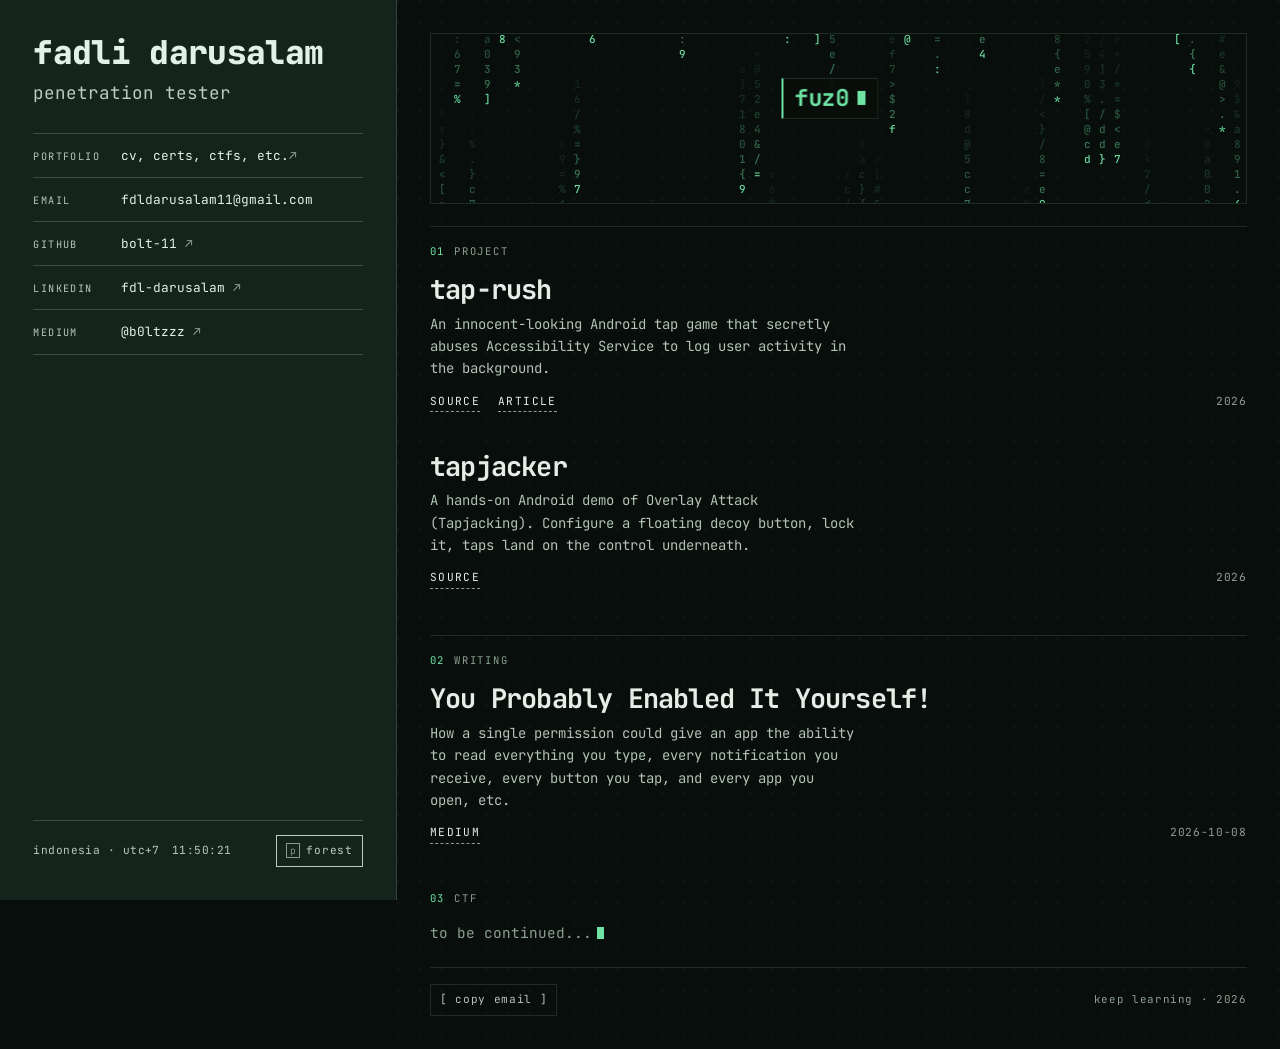
==== index.html @ 5151e515 "Portfolio: terminal-poster layout, eight palettes, canvas panel Single static page, no build step. I" ====
<!DOCTYPE html>
<html lang="en" data-palette="forest">
<head>
<meta charset="utf-8">
<meta name="viewport" content="width=device-width, initial-scale=1">
<title>Fadli Darusalam — Penetration Tester</title>
<meta name="description" content="Penetration tester. Applications and networks. Proof-of-concepts, one write-up, contact.">
<meta name="author" content="Fadli Darusalam">
<meta name="theme-color" content="#14231B">

<!-- Replace the absolute URLs below once the repo name is final -->
<link rel="canonical" href="https://bolt-11.github.io/portfolio/">
<meta property="og:type" content="website">
<meta property="og:title" content="Fadli Darusalam — Penetration Tester">
<meta property="og:description" content="Penetration tester. Applications and networks.">
<meta property="og:url" content="https://bolt-11.github.io/portfolio/">
<meta property="og:image" content="assets/og.png">
<meta name="twitter:card" content="summary_large_image">

<link rel="icon" type="image/png" sizes="32x32" href="assets/favicon-32.png">
<link rel="icon" type="image/png" sizes="16x16" href="assets/favicon-16.png">
<link rel="apple-touch-icon" sizes="180x180" href="assets/apple-touch-icon.png">
<link rel="icon" type="image/png" sizes="192x192" href="assets/icon-192.png">

<link rel="preconnect" href="https://fonts.googleapis.com">
<link rel="preconnect" href="https://fonts.gstatic.com" crossorigin>
<link href="https://fonts.googleapis.com/css2?family=JetBrains+Mono:wght@400;500;700;800&display=swap" rel="stylesheet">
<link rel="stylesheet" href="assets/style.css">

<script type="application/ld+json">
{
  "@context": "https://schema.org",
  "@type": "Person",
  "name": "Fadli Darusalam",
  "jobTitle": "Penetration Tester",
  "email": "mailto:fdldarusalam11@gmail.com",
  "url": "https://bolt-11.github.io/portfolio/",
  "sameAs": [
    "https://github.com/bolt-11",
    "https://www.linkedin.com/in/fdl-darusalam/",
    "https://medium.com/@b0ltzzz"
  ],
  "knowsAbout": ["Penetration testing", "Web application security", "Network security", "Mobile application security", "Android Pentesting", "iOS Pentesting"]
}
</script>
</head>
<body>

<a class="skip" href="#work">skip to work</a>

<div class="stage">

  <aside class="plate">
    <div class="plate__head">
      <h1 class="mark"><a href="https://s.id/ofG0F" target="_blank" rel="noopener">fadli&nbsp;darusalam</a></h1>
      <p class="role">penetration tester<br></p>
    </div>

    <nav class="plate__links" aria-label="Contact">
      <a class="plate__link" href="https://s.id/ofG0F" target="_blank" rel="noopener">
        <span class="k">portfolio</span>
        <span class="v">cv, certs, ctfs, etc.<i>↗</i></span>
      </a>
      <a class="plate__link" href="mailto:fdldarusalam11@gmail.com">
        <span class="k">email</span>
        <span class="v">fdldarusalam11@gmail.com</span>
      </a>
      <a class="plate__link" href="https://github.com/bolt-11" target="_blank" rel="noopener">
        <span class="k">github</span>
        <span class="v">bolt-11 <i>↗</i></span>
      </a>
      <a class="plate__link" href="https://www.linkedin.com/in/fdl-darusalam/" target="_blank" rel="noopener">
        <span class="k">linkedin</span>
        <span class="v">fdl-darusalam <i>↗</i></span>
      </a>
      <a class="plate__link" href="https://medium.com/@b0ltzzz" target="_blank" rel="noopener">
        <span class="k">medium</span>
        <span class="v">@b0ltzzz <i>↗</i></span>
      </a>
    </nav>

    <div class="plate__foot">
      <span class="where">indonesia · utc+7 <span class="clock" id="clock">--:--:--</span></span>
      <button class="palette" id="palBtn" type="button" aria-label="Switch colour palette">
        <kbd>p</kbd><span id="palLabel">clay</span>
      </button>
    </div>
  </aside>

  <main class="deck">

    <section class="signal">
      <canvas id="rain" aria-hidden="true"></canvas>
      <p class="tag" id="tag" aria-label="handle b0ltzzz, also bolt11">
        <span class="tag__handle" id="handle" aria-hidden="true">b0ltzzz</span>
        <span class="tag__caret" aria-hidden="true"></span>
      </p>
    </section>

    <section class="block" id="work">
      <h2 class="label"><i>01</i> project</h2>

      <article class="item">
        <h3><a href="https://github.com/bolt-11/tap-rush" target="_blank" rel="noopener">tap-rush</a></h3>
        <p class="item__line">An innocent-looking Android tap game that secretly abuses Accessibility Service to log user activity in the background.</p>
        <p class="item__meta">
          <a href="https://github.com/bolt-11/tap-rush" target="_blank" rel="noopener">source</a>
          <a href="https://medium.com/@b0ltzzz/you-probably-enabled-it-yourself-ss-cfe51107bba9" target="_blank" rel="noopener">article</a>
          <span class="item__year">2026</span>
        </p>
      </article>
      <br>

      <article class="item">
        <h3><a href="https://github.com/bolt-11/tapjacker" target="_blank" rel="noopener">tapjacker</a></h3>
        <p class="item__line">A hands-on Android demo of Overlay Attack (Tapjacking). Configure a floating decoy button, lock it, taps land on the control underneath.</p>
        <p class="item__meta">
          <a href="https://github.com/bolt-11/tapjacker" target="_blank" rel="noopener">source</a>
          <span class="item__year">2026</span>
        </p>
      </article>
      <br>
    </section>

    <section class="block" id="writing">
      <h2 class="label"><i>02</i> writing</h2>

      <article class="item">
        <h3><a href="https://medium.com/@b0ltzzz/you-probably-enabled-it-yourself-ss-cfe51107bba9" target="_blank" rel="noopener">You Probably Enabled It Yourself!</a></h3>
        <p class="item__line">How a single permission could give an app the ability to read everything you type, every notification you receive, every button you tap, and every app you open, etc.</p>
        <p class="item__meta">
          <a href="https://medium.com/@b0ltzzz/you-probably-enabled-it-yourself-ss-cfe51107bba9" target="_blank" rel="noopener">medium</a>
          <span class="item__year">2026-10-08</span>
        </p>
      </article>
      <br>
    </section>

    <section class="block block--last" id="ctf">
      <h2 class="label"><i>03</i> ctf</h2>
      <p class="empty">to be continued...<span class="caret" aria-hidden="true"></span></p>
    </section>

    <footer class="deck__foot">
      <button class="copy" id="copyMail" type="button" data-mail="fdldarusalam11@gmail.com">[ copy email ]</button>
      <span class="deck__note">keep learning · <span id="year">2026</span></span>
    </footer>

  </main>
</div>

<script src="assets/main.js" defer></script>
</body>
</html>
---- assets/style.css ----
/* =========================================================
   Fadli Darusalam — portfolio v2.3
   Poster split: identity plate on the left, statement + work on
   the right. Eight palettes, switchable with the `p` key.
   ========================================================= */

/* --- palette 1: clay (default) ---------------------------- */
:root {
  --plate-bg:   #d9906f;
  --plate-ink:  #1a100d;
  --plate-line: rgba(26, 16, 13, .22);

  --bg:         #181312;
  --ink:        #f0e6dd;
  --ink-2:      #c6b6a9;
  --dim:        #a89a8e;
  --rule:       #332b27;
  --accent:     #f0b08f;
  --dots:       rgba(255, 255, 255, .05);
  --split:      transparent;

  --mono: "JetBrains Mono", ui-monospace, "SFMono-Regular", Menlo, Consolas, monospace;

  --pad: clamp(20px, 2.6vw, 40px);
  --gap: clamp(16px, 2.4vh, 26px);
}

/* --- palette 2: sage -------------------------------------- */
[data-palette="sage"] {
  --plate-bg:   #bcc9ac;
  --plate-ink:  #1b211a;
  --plate-line: rgba(27, 33, 26, .22);

  --bg:         #151a14;
  --ink:        #e8ecde;
  --ink-2:      #bec6b2;
  --dim:        #a3ac98;
  --rule:       #2e3429;
  --accent:     #d2dfbe;
  --dots:       rgba(255, 255, 255, .045);
}

/* --- palette 3: dusk -------------------------------------- */
[data-palette="dusk"] {
  --plate-bg:   #aabfce;
  --plate-ink:  #121b23;
  --plate-line: rgba(18, 27, 35, .22);

  --bg:         #121820;
  --ink:        #e6ecf1;
  --ink-2:      #b8c3cc;
  --dim:        #9aa7b2;
  --rule:       #2a333c;
  --accent:     #c3d6e4;
  --dots:       rgba(255, 255, 255, .045);
}

/* --- palette 4: cream ------------------------------------- */
[data-palette="cream"] {
  --plate-bg:   #eadfcb;
  --plate-ink:  #2a2118;
  --plate-line: rgba(42, 33, 24, .2);

  --bg:         #f7f3eb;
  --ink:        #2a251f;
  --ink-2:      #4a4238;
  --dim:        #6e6557;
  --rule:       #dcd3c4;
  --accent:     #7f5133;
  --dots:       rgba(0, 0, 0, .07);
}

/* --- palette 5: ember (all dark) -------------------------- */
[data-palette="ember"] {
  --plate-bg:   #6e2a12;
  --plate-ink:  #ffe9dc;
  --plate-line: rgba(255, 233, 220, .2);
  --split:      rgba(255, 233, 220, .16);

  --bg:         #120d0b;
  --ink:        #f3e6de;
  --ink-2:      #c9b6ab;
  --dim:        #9a887d;
  --rule:       #2e2521;
  --accent:     #ff9e6b;
  --dots:       rgba(255, 255, 255, .045);
}

/* --- palette 6: night (all dark) -------------------------- */
[data-palette="night"] {
  --plate-bg:   #18222e;
  --plate-ink:  #e3ecf5;
  --plate-line: rgba(227, 236, 245, .2);
  --split:      rgba(227, 236, 245, .16);

  --bg:         #0a0e13;
  --ink:        #e6edf4;
  --ink-2:      #b4c1cd;
  --dim:        #8a97a4;
  --rule:       #232c36;
  --accent:     #7fb4ff;
  --dots:       rgba(255, 255, 255, .045);
}

/* --- palette 7: forest (all dark) ------------------------- */
[data-palette="forest"] {
  --plate-bg:   #14231b;
  --plate-ink:  #e2f0e6;
  --plate-line: rgba(226, 240, 230, .2);
  --split:      rgba(226, 240, 230, .16);

  --bg:         #080e0b;
  --ink:        #e4eee7;
  --ink-2:      #b2c4b7;
  --dim:        #8aa091;
  --rule:       #1f2c24;
  --accent:     #6fe3a4;
  --dots:       rgba(255, 255, 255, .045);
}

/* --- palette 8: plum (all dark) --------------------------- */
[data-palette="plum"] {
  --plate-bg:   #2a1726;
  --plate-ink:  #f2e4f0;
  --plate-line: rgba(242, 228, 240, .2);
  --split:      rgba(242, 228, 240, .16);

  --bg:         #110b10;
  --ink:        #f0e6ee;
  --ink-2:      #c6b3c3;
  --dim:        #9c8a99;
  --rule:       #2c212b;
  --accent:     #e39bf7;
  --dots:       rgba(255, 255, 255, .045);
}

*, *::before, *::after { box-sizing: border-box; }

html { -webkit-text-size-adjust: 100%; }

body {
  margin: 0;
  background: var(--bg);
  color: var(--ink);
  font-family: var(--mono);
  font-size: 15px;
  line-height: 1.65;
  font-variant-ligatures: none;
  overflow-wrap: break-word;
  transition: background-color .25s linear, color .25s linear;
}

::selection { background: var(--accent); color: var(--bg); }

a { color: inherit; text-decoration: none; }
:focus-visible { outline: 2px solid var(--accent); outline-offset: 3px; }

kbd {
  display: inline-block;
  padding: 0 .3em;
  border: 1px solid currentColor;
  font: inherit;
  font-size: .86em;
  line-height: 1.4;
  opacity: .7;
}

.skip {
  position: fixed;
  top: -80px;
  left: 12px;
  z-index: 60;
  padding: 6px 12px;
  background: var(--accent);
  color: var(--bg);
  font-size: .78rem;
}
.skip:focus { top: 8px; }

/* =========================================================
   Stage
   ========================================================= */

.stage {
  display: grid;
  grid-template-columns: minmax(290px, 31%) minmax(0, 1fr);
  min-height: 100svh;
}

/* =========================================================
   Plate
   ========================================================= */

.plate {
  position: sticky;
  top: 0;
  align-self: start;
  height: 100svh;
  display: flex;
  flex-direction: column;
  gap: clamp(20px, 3vh, 34px);
  padding: var(--pad);
  background: var(--plate-bg);
  color: var(--plate-ink);
  border-right: 1px solid var(--split);
  transition: background-color .25s linear, color .25s linear, border-color .25s linear;
}

.mark {
  margin: 0;
  font-size: clamp(2.05rem, 1.5vw, 1.25rem);
  font-weight: 800;
  letter-spacing: -.02em;
  line-height: 1.2;
}

.mark a {
  color: inherit;
  text-decoration: none;
  border-bottom: 1px solid transparent;
  transition: border-color .16s linear, opacity .16s linear;
}
.mark a:hover {
  border-bottom-color: currentColor;
  opacity: .85;
}

/* focus ring has to read against the amber plate, not the dark deck */
.plate :focus-visible { outline-color: var(--plate-ink); }

.role {
  margin: 7px 0 0;
  font-size: 1.1rem;
  line-height: 1.5;
  opacity: .82;
}

.plate__links {
  display: grid;
  border-top: 1px solid var(--plate-line);
}

.plate__link {
  display: grid;
  grid-template-columns: 80px minmax(0, 1fr);
  align-items: baseline;
  gap: 8px;
  padding: 11px 10px 11px 0;
  border-bottom: 1px solid var(--plate-line);
  font-size: .8rem;
  transition: background-color .16s linear, padding-left .16s linear, color .16s linear;
}
.plate__link .k {
  font-size: .64rem;
  letter-spacing: .14em;
  text-transform: uppercase;
  opacity: .8;
}
.plate__link .v { min-width: 0; }
.plate__link i { font-style: normal; opacity: .55; }

.plate__link:hover {
  background: var(--plate-ink);
  color: var(--plate-bg);
  padding-left: 10px;
}

.plate__foot {
  margin-top: auto;
  display: flex;
  align-items: center;
  justify-content: space-between;
  gap: 12px;
  padding-top: 14px;
  border-top: 1px solid var(--plate-line);
  font-size: .7rem;
  letter-spacing: .04em;
}

.where { opacity: .8; }
.clock { font-variant-numeric: tabular-nums; margin-left: .4em; }

.palette,
.copy {
  display: inline-flex;
  align-items: center;
  gap: 6px;
  min-height: 32px;
  padding: 2px 9px;
  border: 1px solid currentColor;
  border-radius: 0;
  background: transparent;
  color: inherit;
  font: inherit;
  font-size: .7rem;
  letter-spacing: .06em;
  cursor: pointer;
  opacity: .82;
  transition: opacity .16s linear, background-color .16s linear, color .16s linear, border-color .16s linear;
}
.palette:hover {
  opacity: 1;
  background: var(--plate-ink);
  color: var(--plate-bg);
}

/* =========================================================
   Deck
   ========================================================= */

.deck {
  position: relative;
  display: flex;
  flex-direction: column;
  gap: var(--gap);
  padding: var(--pad);
  background-image: radial-gradient(circle at 1px 1px, var(--dots) 1px, transparent 0);
  background-size: 22px 22px;
}

/* --- hex feed ----------------------------------------------
   A panel at the top of the deck: a byte grid that keeps
   changing, with a scan band sweeping across it. */

.signal {
  position: relative;
  height: clamp(128px, 19vh, 176px);
  border: 1px solid var(--rule);
  overflow: hidden;
  z-index: 1;
}

.signal canvas {
  display: block;
  width: 100%;
  height: 100%;
}

/* handle plate inside the panel */
.tag {
  position: absolute;
  left: 0;
  top: 0;
  display: inline-flex;
  align-items: center;
  gap: 9px;
  margin: 0;
  padding: 6px 12px 7px 11px;
  background: color-mix(in srgb, var(--bg) 88%, transparent);
  border: 1px solid var(--rule);
  border-left: 2px solid var(--accent);
  -webkit-backdrop-filter: blur(2px);
  backdrop-filter: blur(2px);
  transform: translate3d(0, 0, 0);
  will-change: transform;
}

.tag__handle {
  font-size: 1.45rem;
  font-weight: 700;
  letter-spacing: -.02em;
  line-height: 1.1;
  color: var(--accent);
  font-variant-numeric: tabular-nums;
  white-space: nowrap;
}

.tag__caret {
  width: .5em;
  height: .95em;
  background: var(--accent);
  animation: blink 1.15s steps(1, end) infinite;
}

.tag__handle[data-size="m"] { font-size: 1.15rem; }
.tag__handle[data-size="s"] { font-size: .92rem; letter-spacing: -.01em; }

.facts {
  display: flex;
  flex-wrap: wrap;
  margin: 0;
  font-size: .66rem;
  letter-spacing: .14em;
  text-transform: uppercase;
  color: var(--dim);
}
.facts span { padding-right: 12px; margin-right: 12px; border-right: 1px solid var(--rule); }
.facts span:last-child { border-right: 0; margin-right: 0; padding-right: 0; }

/* --- content blocks --------------------------------------- */

.block {
  border-top: 1px solid var(--rule);
  padding-top: 16px;
}
.block--last { border-top: 0; padding-top: 0; }

.label {
  display: flex;
  align-items: baseline;
  gap: 10px;
  margin: 0;
  font-size: .66rem;
  font-weight: 400;
  letter-spacing: .18em;
  text-transform: uppercase;
  color: var(--dim);
}
.label i {
  font-style: normal;
  color: var(--accent);
  letter-spacing: .08em;
}

.item { margin-top: 15px; }

.item h3 {
  margin: 0;
  font-size: clamp(1.25rem, 2.1vw, 1.7rem);
  font-weight: 700;
  line-height: 1.1;
  letter-spacing: -.03em;
}
.item h3 a {
  border-bottom: 2px solid transparent;
  transition: color .16s linear, border-color .16s linear;
}
.item h3 a:hover { color: var(--accent); border-bottom-color: var(--accent); }

.item__line {
  max-width: 54ch;
  margin: 8px 0 0;
  color: var(--ink-2);
  font-size: .87rem;
  line-height: 1.6;
  text-wrap: pretty;
}

.item__meta {
  display: flex;
  align-items: baseline;
  flex-wrap: wrap;
  gap: 4px 18px;
  margin: 12px 0 0;
  font-size: .7rem;
  letter-spacing: .12em;
  text-transform: uppercase;
}
.item__meta a {
  color: var(--ink);
  border-bottom: 1px dashed var(--dim);
  padding-bottom: 1px;
  transition: color .16s linear, border-color .16s linear;
}
.item__meta a:hover { color: var(--accent); border-bottom-color: var(--accent); }

.item__year {
  margin-left: auto;
  color: var(--dim);
  font-variant-numeric: tabular-nums;
  letter-spacing: .06em;
}

.empty {
  margin: 14px 0 0;
  color: var(--dim);
  font-size: .9rem;
}

.caret {
  display: inline-block;
  width: .5em;
  height: .85em;
  margin-left: .35em;
  background: var(--accent);
  vertical-align: -1px;
  animation: blink 1.1s steps(1, end) infinite;
}
@keyframes blink { 0%, 49% { opacity: 1; } 50%, 100% { opacity: 0; } }

/* --- deck footer ------------------------------------------- */

.deck__foot {
  margin-top: auto;
  display: flex;
  align-items: center;
  justify-content: space-between;
  flex-wrap: wrap;
  gap: 10px 18px;
  padding-top: 16px;
  border-top: 1px solid var(--rule);
  color: var(--dim);
  font-size: .68rem;
  letter-spacing: .06em;
}

.copy {
  color: var(--ink-2);
  border-color: var(--rule);
  opacity: 1;
}
.copy:hover, .copy.is-done { color: var(--accent); border-color: var(--accent); }

/* =========================================================
   Responsive
   ========================================================= */

@media (max-width: 900px) {
  .stage { grid-template-columns: 1fr; }

  .plate {
    position: static;
    height: auto;
    gap: 22px;
    border-right: 0;
    border-bottom: 1px solid var(--split);
  }

  .plate__links { grid-template-columns: 1fr 1fr; }
  .plate__link {
    grid-template-columns: 1fr;
    gap: 1px;
    padding: 10px 0;
  }
  .plate__link:hover { padding-left: 8px; }
  .plate__foot { margin-top: 4px; }

  .field { display: none; }
  .signal { height: clamp(112px, 16vh, 148px); }
}

@media (max-width: 560px) {
  :root { --pad: 18px; }
  body { font-size: 14.5px; }
  .plate__links { grid-template-columns: 1fr; }
  .tag { padding: 5px 9px 6px; gap: 8px; }
  .tag__handle { font-size: 1.15rem; }
  .tag__handle[data-size="m"] { font-size: .95rem; }
  .tag__handle[data-size="s"] { font-size: .78rem; }
  .item__meta { gap: 4px 14px; }
  .item__meta a, .copy, .palette { min-height: 44px; display: inline-flex; align-items: center; }
  .item h3 a { display: inline-flex; align-items: center; min-height: 44px; }
  .deck__foot { flex-direction: column; align-items: flex-start; }
  .facts { font-size: .62rem; letter-spacing: .1em; }
}

@media (prefers-reduced-motion: reduce) {
  .caret { animation: none; }
  .field .spin { animation: none; }
  *, *::before, *::after { transition-duration: .01ms !important; }
}

@media print {
  .stage { display: block; }
  .plate { height: auto; background: none; color: #000; }
  .deck { background: none; }
  .palette, .copy, .skip { display: none; }
  body { background: #fff; color: #000; }
}
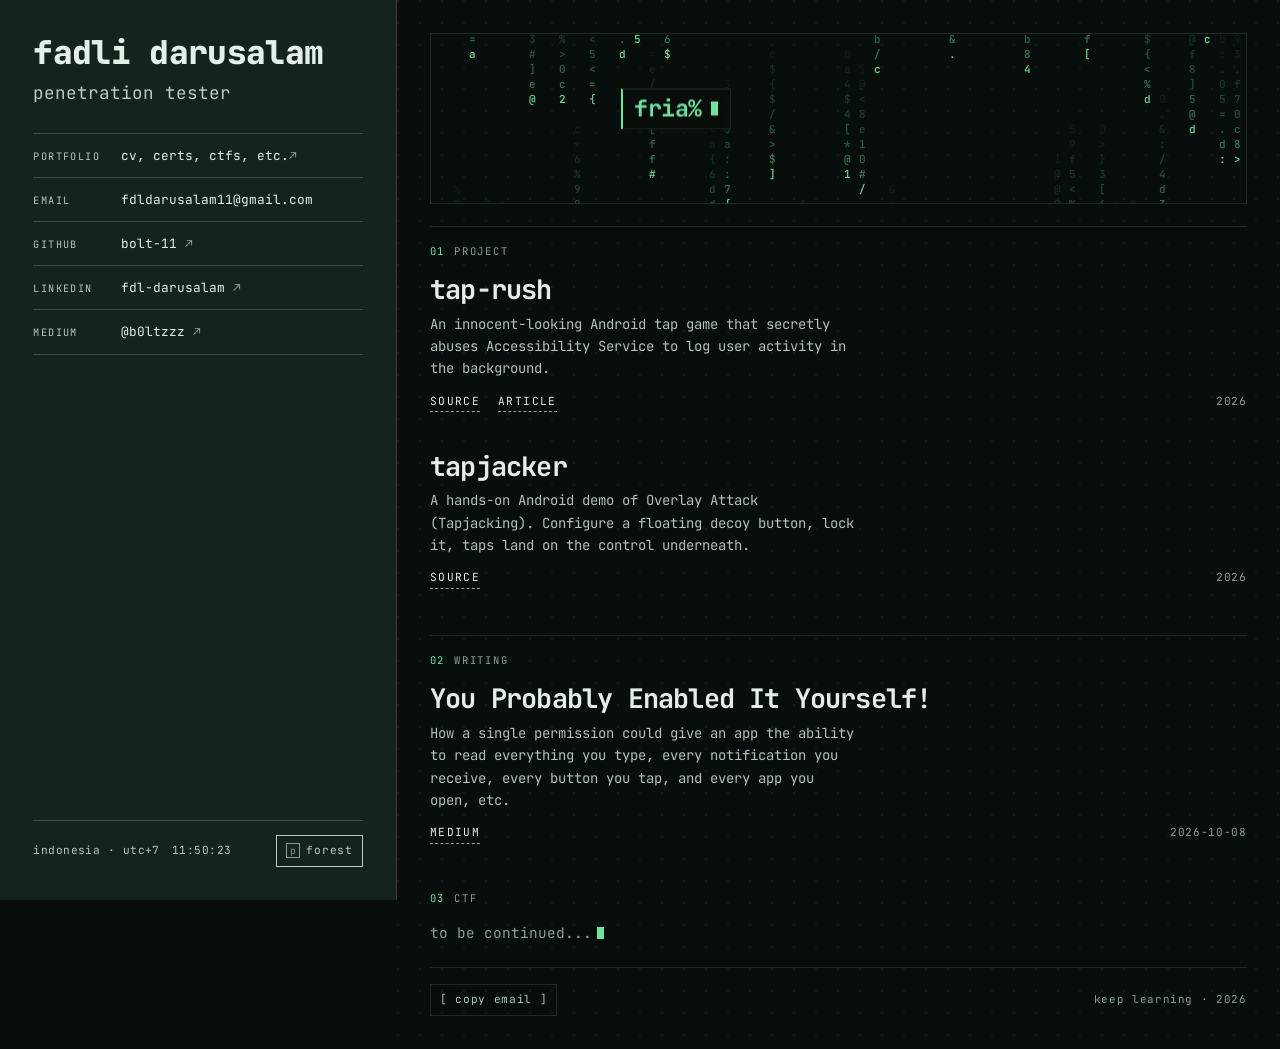
==== commit 055d034d: "Point og:image at the absolute Pages URL" ====
--- a/index.html
+++ b/index.html
@@ -8,13 +8,13 @@
 <meta name="author" content="Fadli Darusalam">
 <meta name="theme-color" content="#14231B">
 
-<!-- Replace the absolute URLs below once the repo name is final -->
+<!-- absolute URLs point at the live Pages site -->
 <link rel="canonical" href="https://bolt-11.github.io/portfolio/">
 <meta property="og:type" content="website">
 <meta property="og:title" content="Fadli Darusalam — Penetration Tester">
 <meta property="og:description" content="Penetration tester. Applications and networks.">
 <meta property="og:url" content="https://bolt-11.github.io/portfolio/">
-<meta property="og:image" content="assets/og.png">
+<meta property="og:image" content="https://bolt-11.github.io/portfolio/assets/og.png">
 <meta name="twitter:card" content="summary_large_image">
 
 <link rel="icon" type="image/png" sizes="32x32" href="assets/favicon-32.png">
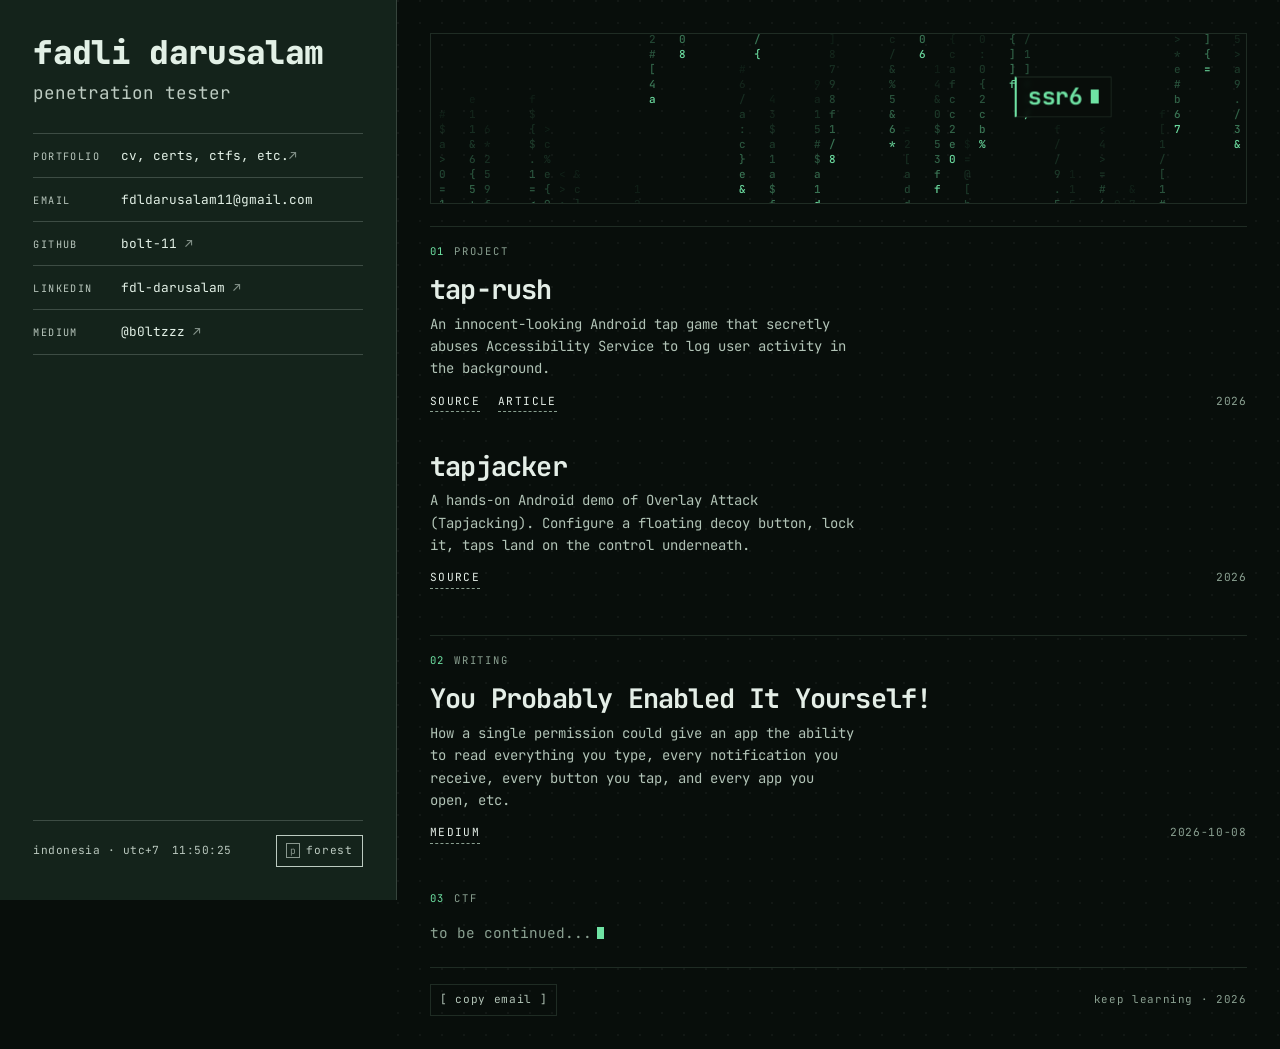
==== commit 482471a0: "Serve from the domain root: bolt-11.github.io user site" ====
--- a/index.html
+++ b/index.html
@@ -9,12 +9,12 @@
 <meta name="theme-color" content="#14231B">
 
 <!-- absolute URLs point at the live Pages site -->
-<link rel="canonical" href="https://bolt-11.github.io/portfolio/">
+<link rel="canonical" href="https://bolt-11.github.io/">
 <meta property="og:type" content="website">
 <meta property="og:title" content="Fadli Darusalam — Penetration Tester">
 <meta property="og:description" content="Penetration tester. Applications and networks.">
-<meta property="og:url" content="https://bolt-11.github.io/portfolio/">
-<meta property="og:image" content="https://bolt-11.github.io/portfolio/assets/og.png">
+<meta property="og:url" content="https://bolt-11.github.io/">
+<meta property="og:image" content="https://bolt-11.github.io/assets/og.png">
 <meta name="twitter:card" content="summary_large_image">
 
 <link rel="icon" type="image/png" sizes="32x32" href="assets/favicon-32.png">
@@ -34,7 +34,7 @@
   "name": "Fadli Darusalam",
   "jobTitle": "Penetration Tester",
   "email": "mailto:fdldarusalam11@gmail.com",
-  "url": "https://bolt-11.github.io/portfolio/",
+  "url": "https://bolt-11.github.io/",
   "sameAs": [
     "https://github.com/bolt-11",
     "https://www.linkedin.com/in/fdl-darusalam/",
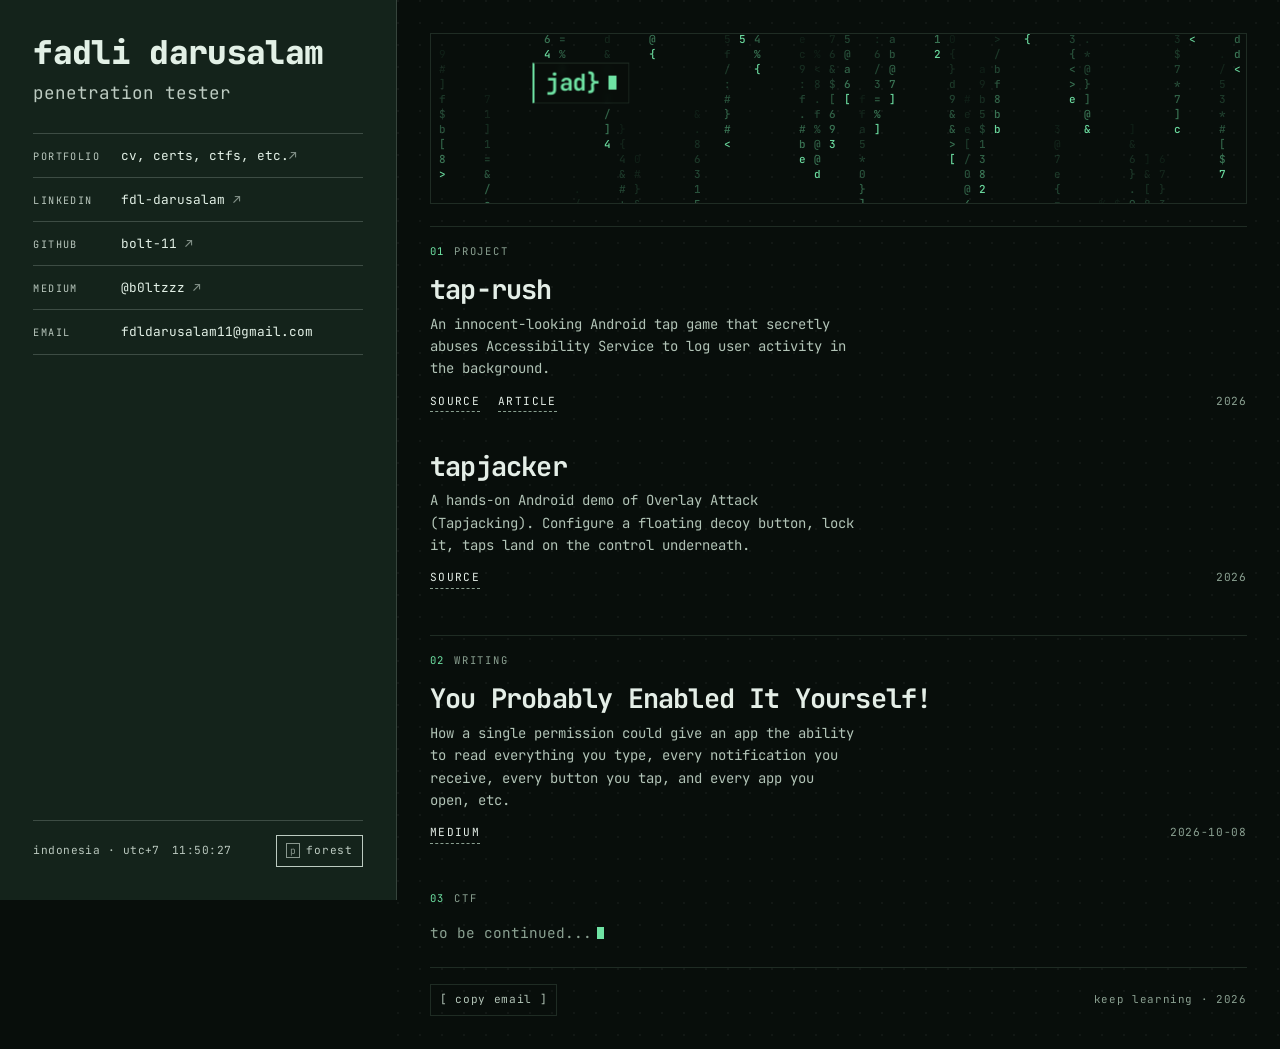
==== commit cea4e119: "Reorder plate links: portfolio, linkedin, github, medium, email" ====
--- a/index.html
+++ b/index.html
@@ -61,21 +61,21 @@
         <span class="k">portfolio</span>
         <span class="v">cv, certs, ctfs, etc.<i>↗</i></span>
       </a>
-      <a class="plate__link" href="mailto:fdldarusalam11@gmail.com">
-        <span class="k">email</span>
-        <span class="v">fdldarusalam11@gmail.com</span>
+      <a class="plate__link" href="https://www.linkedin.com/in/fdl-darusalam/" target="_blank" rel="noopener">
+        <span class="k">linkedin</span>
+        <span class="v">fdl-darusalam <i>↗</i></span>
       </a>
       <a class="plate__link" href="https://github.com/bolt-11" target="_blank" rel="noopener">
         <span class="k">github</span>
         <span class="v">bolt-11 <i>↗</i></span>
       </a>
-      <a class="plate__link" href="https://www.linkedin.com/in/fdl-darusalam/" target="_blank" rel="noopener">
-        <span class="k">linkedin</span>
-        <span class="v">fdl-darusalam <i>↗</i></span>
-      </a>
       <a class="plate__link" href="https://medium.com/@b0ltzzz" target="_blank" rel="noopener">
         <span class="k">medium</span>
         <span class="v">@b0ltzzz <i>↗</i></span>
+      </a>
+      <a class="plate__link" href="mailto:fdldarusalam11@gmail.com">
+        <span class="k">email</span>
+        <span class="v">fdldarusalam11@gmail.com</span>
       </a>
     </nav>
 
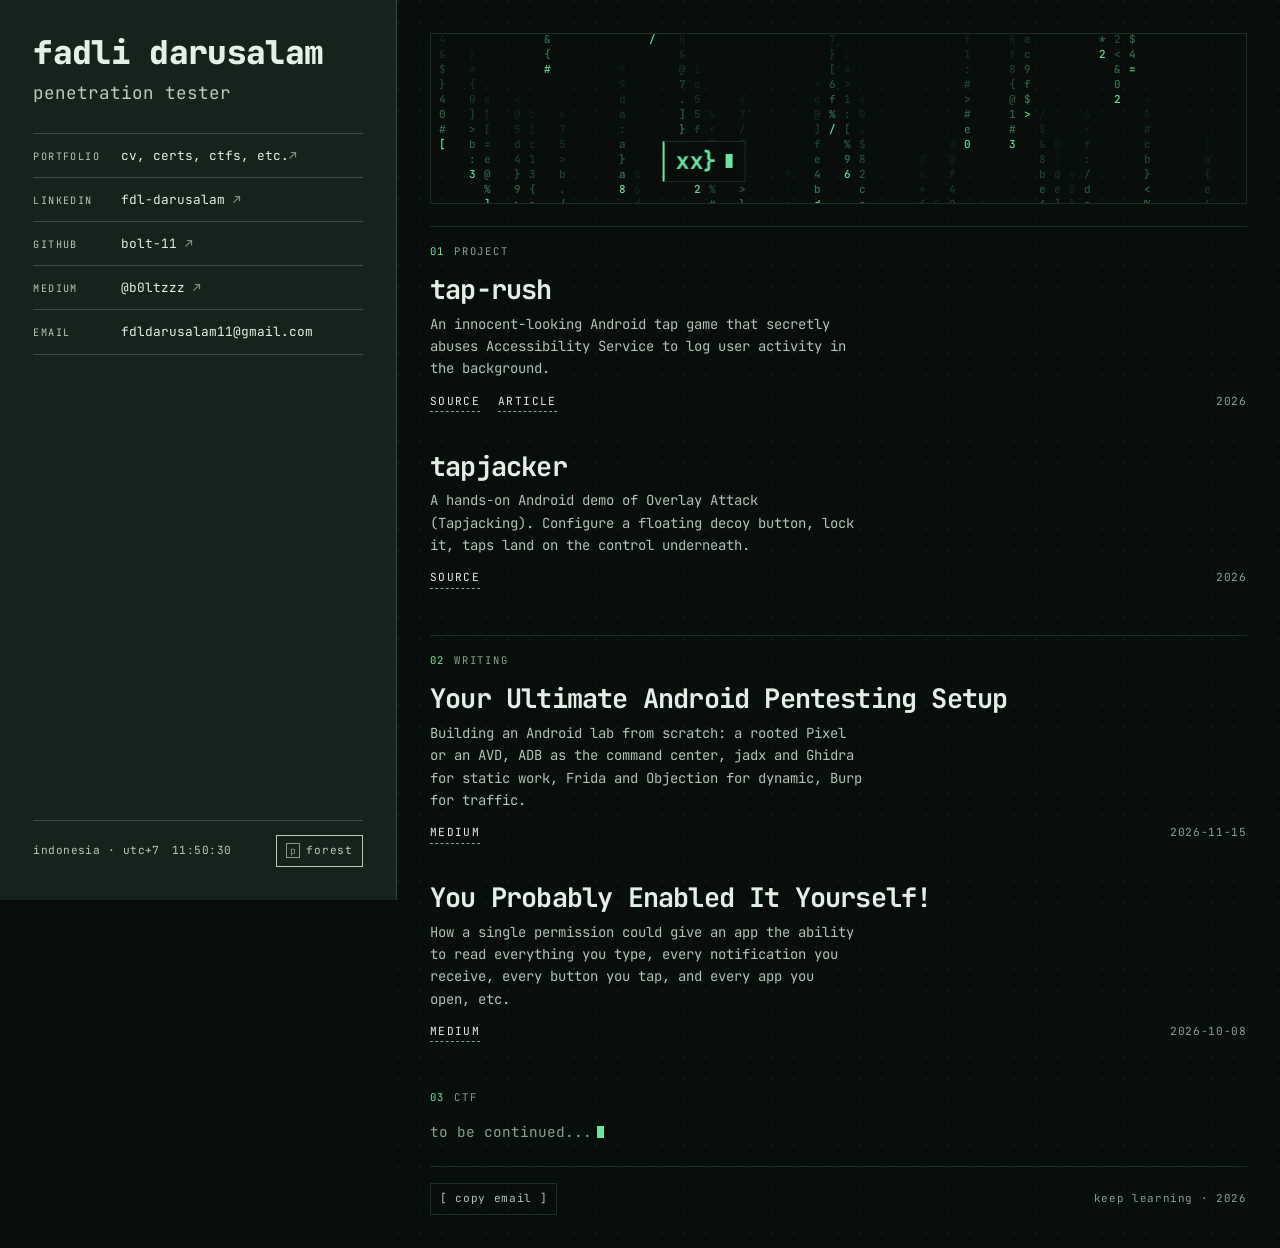
==== commit abdaa008: "writing: add Android pentesting setup guide" ====
--- a/index.html
+++ b/index.html
@@ -126,6 +126,16 @@
       <h2 class="label"><i>02</i> writing</h2>
 
       <article class="item">
+        <h3><a href="https://medium.com/@b0ltzzz/your-ultimate-android-pentesting-setup-everything-you-need-to-get-started-20dcaace8278" target="_blank" rel="noopener">Your Ultimate Android Pentesting Setup</a></h3>
+        <p class="item__line">Building an Android lab from scratch: a rooted Pixel or an AVD, ADB as the command center, jadx and Ghidra for static work, Frida and Objection for dynamic, Burp for traffic.</p>
+        <p class="item__meta">
+          <a href="https://medium.com/@b0ltzzz/your-ultimate-android-pentesting-setup-everything-you-need-to-get-started-20dcaace8278" target="_blank" rel="noopener">medium</a>
+          <span class="item__year">2026-11-15</span>
+        </p>
+      </article>
+      <br>
+
+      <article class="item">
         <h3><a href="https://medium.com/@b0ltzzz/you-probably-enabled-it-yourself-ss-cfe51107bba9" target="_blank" rel="noopener">You Probably Enabled It Yourself!</a></h3>
         <p class="item__line">How a single permission could give an app the ability to read everything you type, every notification you receive, every button you tap, and every app you open, etc.</p>
         <p class="item__meta">
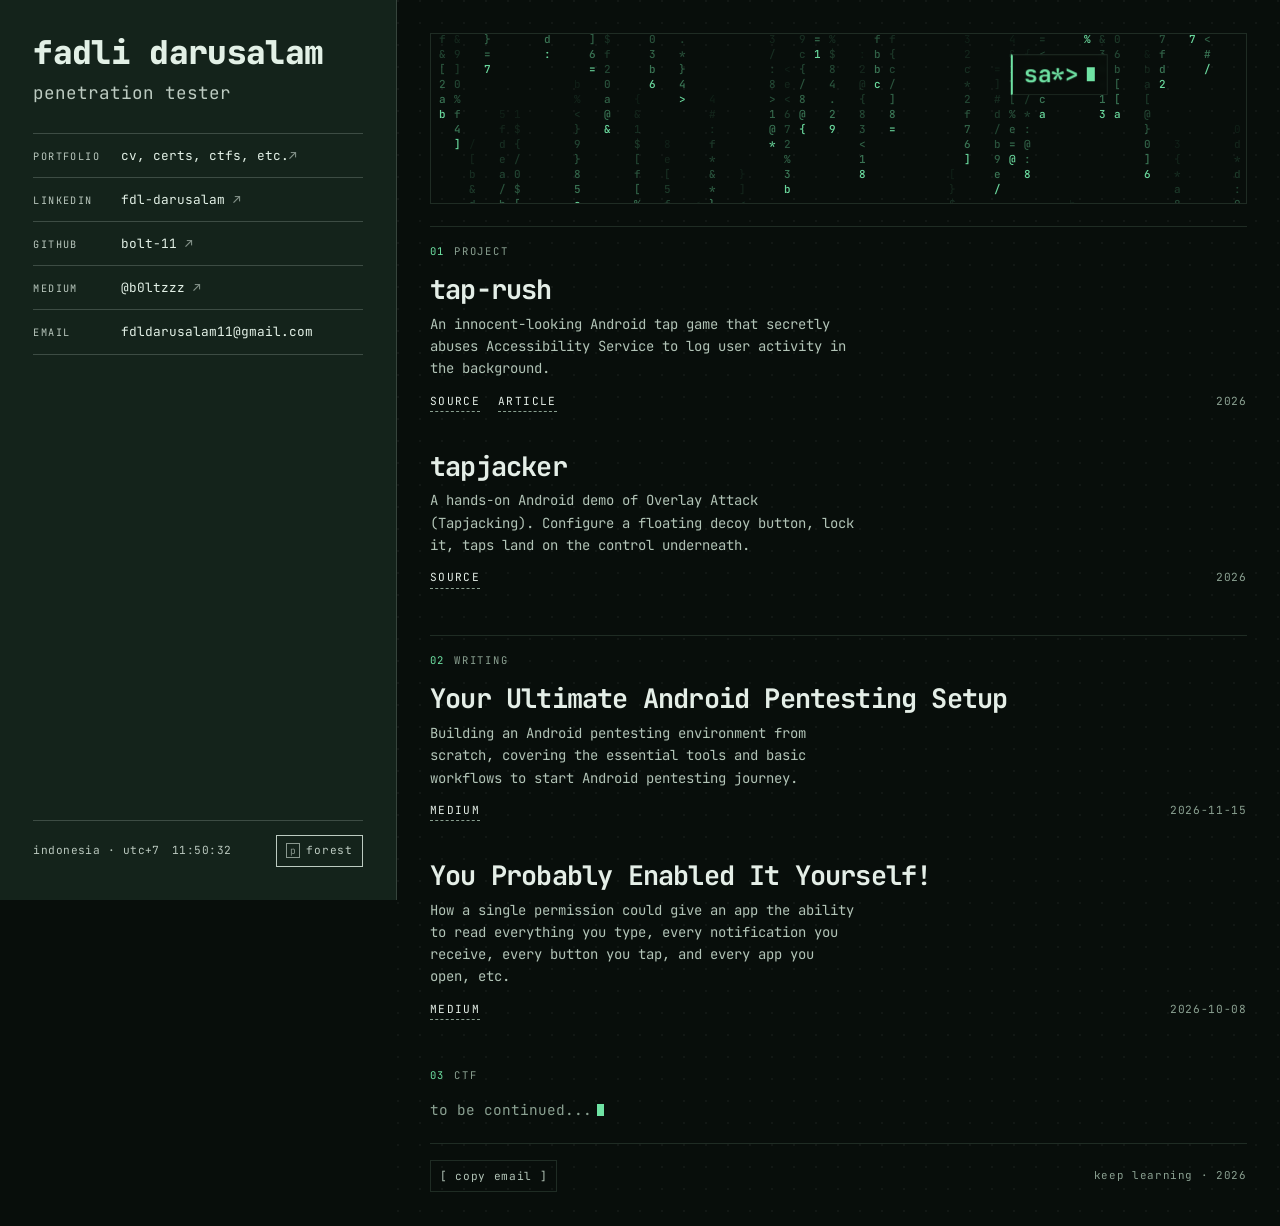
==== commit 1dba337b: "Update index.html" ====
--- a/index.html
+++ b/index.html
@@ -127,7 +127,7 @@
 
       <article class="item">
         <h3><a href="https://medium.com/@b0ltzzz/your-ultimate-android-pentesting-setup-everything-you-need-to-get-started-20dcaace8278" target="_blank" rel="noopener">Your Ultimate Android Pentesting Setup</a></h3>
-        <p class="item__line">Building an Android lab from scratch: a rooted Pixel or an AVD, ADB as the command center, jadx and Ghidra for static work, Frida and Objection for dynamic, Burp for traffic.</p>
+        <p class="item__line">Building an Android pentesting environment from scratch, covering the essential tools and basic workflows to start Android pentesting journey.</p>
         <p class="item__meta">
           <a href="https://medium.com/@b0ltzzz/your-ultimate-android-pentesting-setup-everything-you-need-to-get-started-20dcaace8278" target="_blank" rel="noopener">medium</a>
           <span class="item__year">2026-11-15</span>
